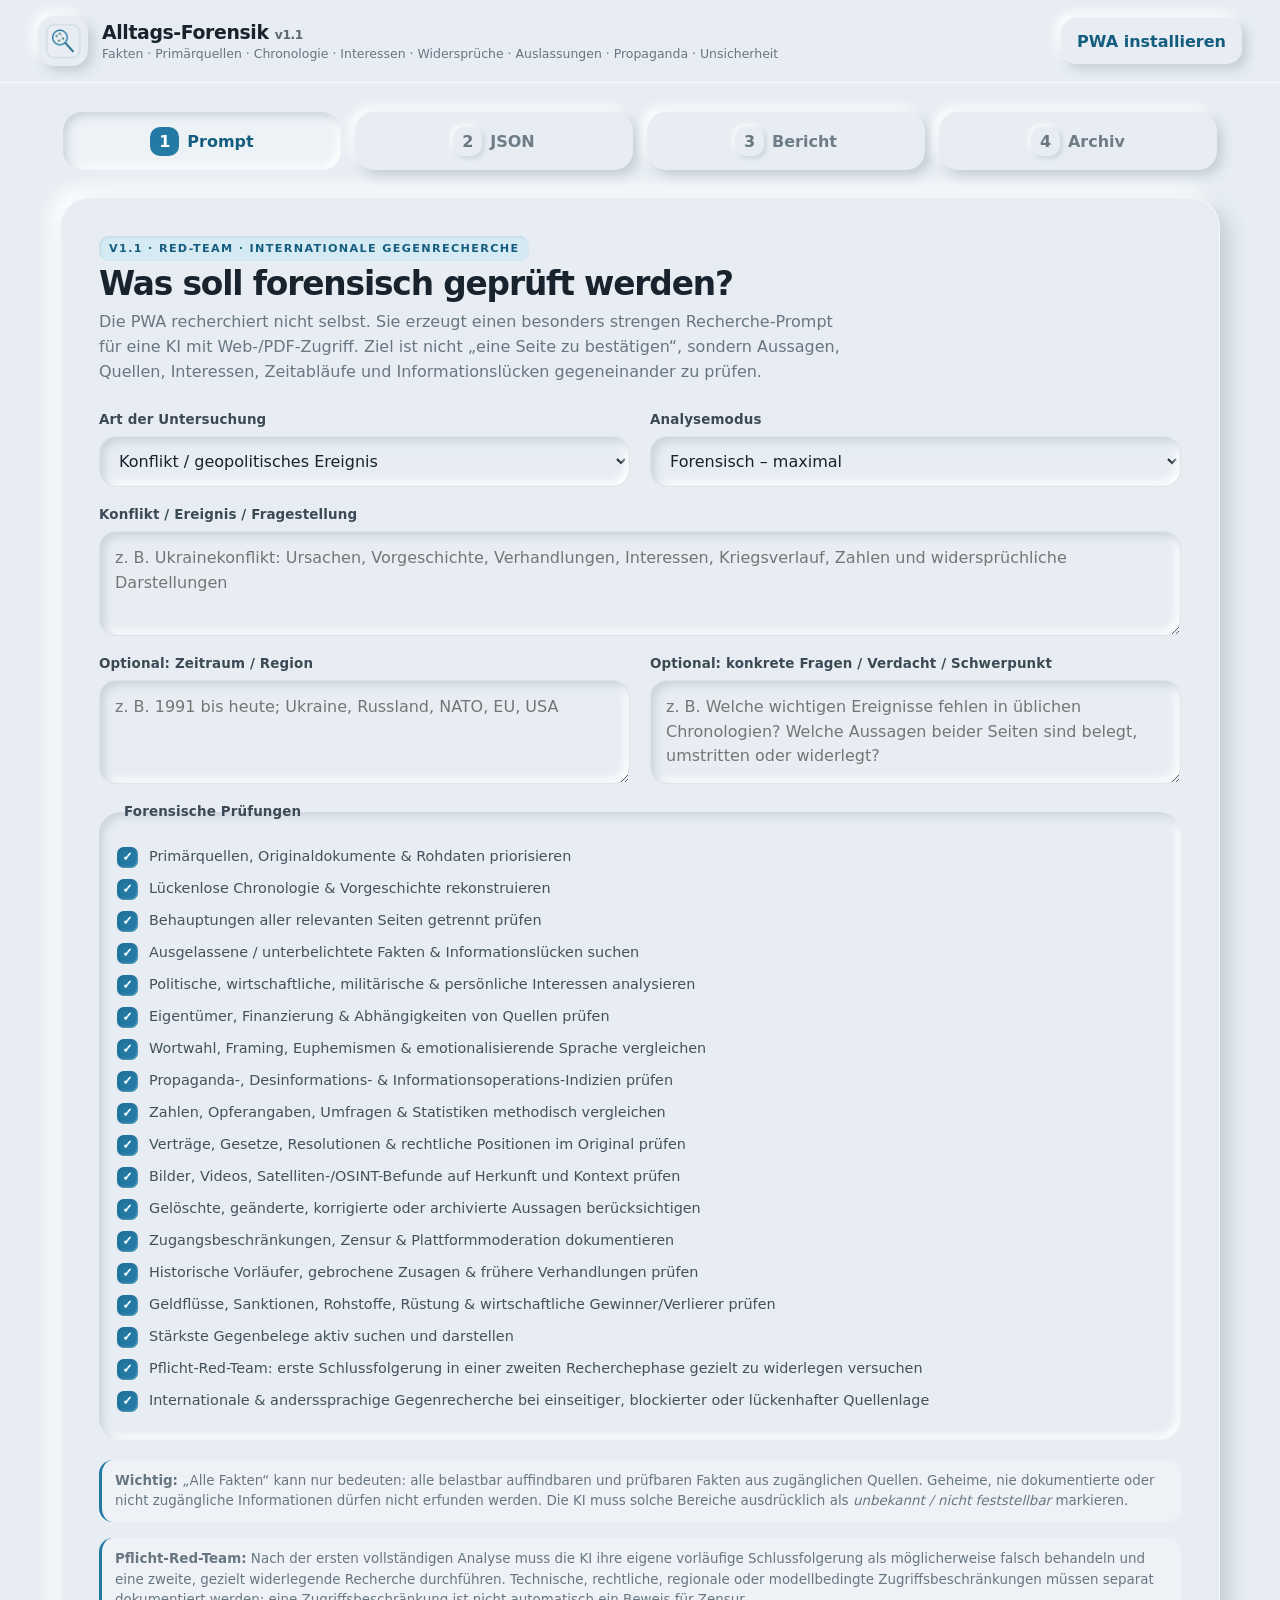
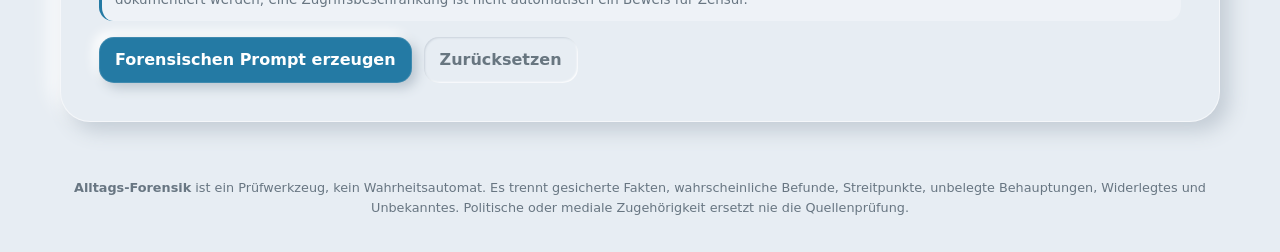
==== alltag.html @ 0ea22c2c "Add files via upload" ====
<!doctype html>
<html lang="de">
<head>
  <meta charset="utf-8" />
  <meta name="viewport" content="width=device-width, initial-scale=1" />
  <meta name="theme-color" content="#e7edf3" />
  <meta name="description" content="Alltags-Forensik: Behauptungen, Konflikte, Medienberichte und Alltagsthemen quellenkritisch prüfen, als JSON auswerten und als Bericht speichern." />
  <link rel="manifest" href="manifest.webmanifest" />
  <link rel="icon" href="icon-192.png" />
  <link rel="apple-touch-icon" href="icon-192.png" />
  <link rel="stylesheet" href="alltag.css" />
  <title>Alltags-Forensik v1.1</title>
</head>
<body>
  <header class="topbar no-print">
    <div class="brand">
      <img src="icon-192.png" alt="" class="brand-icon" />
      <div>
        <h1>Alltags-Forensik <span style="font-size:.65em;opacity:.65">v1.1</span></h1>
        <p>Fakten · Primärquellen · Chronologie · Interessen · Widersprüche · Auslassungen · Propaganda · Unsicherheit</p>
      </div>
    </div>
    <button id="installBtn" class="btn secondary" type="button" hidden>PWA installieren</button>
  </header>

  <main class="app-shell">
    <nav class="steps no-print" aria-label="Arbeitsablauf">
      <button class="step active" data-step="1" type="button"><span>1</span> Prompt</button>
      <button class="step" data-step="2" type="button"><span>2</span> JSON</button>
      <button class="step" data-step="3" type="button"><span>3</span> Bericht</button>
      <button class="step" data-step="4" type="button"><span>4</span> Archiv</button>
    </nav>

    <section id="step1" class="panel step-panel active no-print">
      <div class="section-head">
        <div>
          <span class="eyebrow">v1.1 · RED-TEAM · INTERNATIONALE GEGENRECHERCHE</span>
          <h2>Was soll forensisch geprüft werden?</h2>
          <p>Die PWA recherchiert nicht selbst. Sie erzeugt einen besonders strengen Recherche-Prompt für eine KI mit Web-/PDF-Zugriff. Ziel ist nicht „eine Seite zu bestätigen“, sondern Aussagen, Quellen, Interessen, Zeitabläufe und Informationslücken gegeneinander zu prüfen.</p>
        </div>
      </div>

      <div class="grid two">
        <label class="field">
          <span>Art der Untersuchung</span>
          <select id="queryType">
            <option value="conflict" selected>Konflikt / geopolitisches Ereignis</option>
            <option value="claim">Behauptung / Aussage</option>
            <option value="media">Medienbericht / URL / Video</option>
            <option value="politics">Politische Entscheidung / Gesetz / Vertrag</option>
            <option value="person">Person / Organisation / Unternehmen</option>
            <option value="consumer">Verbraucher- / Alltagsthema</option>
            <option value="history">Historische Behauptung / Ereignis</option>
            <option value="other">Sonstiges Thema</option>
          </select>
        </label>
        <label class="field">
          <span>Analysemodus</span>
          <select id="analysisMode">
            <option value="max" selected>Forensisch – maximal</option>
            <option value="compact">Forensisch – kompakter</option>
          </select>
        </label>
      </div>

      <label class="field">
        <span id="queryLabel">Konflikt / Ereignis / Fragestellung</span>
        <textarea id="queryInput" rows="3" placeholder="z. B. Ukrainekonflikt: Ursachen, Vorgeschichte, Verhandlungen, Interessen, Kriegsverlauf, Zahlen und widersprüchliche Darstellungen"></textarea>
      </label>

      <div class="grid two">
        <label class="field">
          <span>Optional: Zeitraum / Region</span>
          <textarea id="scopeInput" rows="3" placeholder="z. B. 1991 bis heute; Ukraine, Russland, NATO, EU, USA"></textarea>
        </label>
        <label class="field">
          <span>Optional: konkrete Fragen / Verdacht / Schwerpunkt</span>
          <textarea id="focusInput" rows="3" placeholder="z. B. Welche wichtigen Ereignisse fehlen in üblichen Chronologien? Welche Aussagen beider Seiten sind belegt, umstritten oder widerlegt?"></textarea>
        </label>
      </div>

      <fieldset class="check-card">
        <legend>Forensische Prüfungen</legend>
        <label><input id="checkPrimary" type="checkbox" checked /> Primärquellen, Originaldokumente & Rohdaten priorisieren</label>
        <label><input id="checkTimeline" type="checkbox" checked /> Lückenlose Chronologie & Vorgeschichte rekonstruieren</label>
        <label><input id="checkAllSides" type="checkbox" checked /> Behauptungen aller relevanten Seiten getrennt prüfen</label>
        <label><input id="checkOmissions" type="checkbox" checked /> Ausgelassene / unterbelichtete Fakten & Informationslücken suchen</label>
        <label><input id="checkInterests" type="checkbox" checked /> Politische, wirtschaftliche, militärische & persönliche Interessen analysieren</label>
        <label><input id="checkOwnership" type="checkbox" checked /> Eigentümer, Finanzierung & Abhängigkeiten von Quellen prüfen</label>
        <label><input id="checkFraming" type="checkbox" checked /> Wortwahl, Framing, Euphemismen & emotionalisierende Sprache vergleichen</label>
        <label><input id="checkPropaganda" type="checkbox" checked /> Propaganda-, Desinformations- & Informationsoperations-Indizien prüfen</label>
        <label><input id="checkNumbers" type="checkbox" checked /> Zahlen, Opferangaben, Umfragen & Statistiken methodisch vergleichen</label>
        <label><input id="checkLaw" type="checkbox" checked /> Verträge, Gesetze, Resolutionen & rechtliche Positionen im Original prüfen</label>
        <label><input id="checkOsint" type="checkbox" checked /> Bilder, Videos, Satelliten-/OSINT-Befunde auf Herkunft und Kontext prüfen</label>
        <label><input id="checkChanged" type="checkbox" checked /> Gelöschte, geänderte, korrigierte oder archivierte Aussagen berücksichtigen</label>
        <label><input id="checkCensorship" type="checkbox" checked /> Zugangsbeschränkungen, Zensur & Plattformmoderation dokumentieren</label>
        <label><input id="checkHistory" type="checkbox" checked /> Historische Vorläufer, gebrochene Zusagen & frühere Verhandlungen prüfen</label>
        <label><input id="checkEconomics" type="checkbox" checked /> Geldflüsse, Sanktionen, Rohstoffe, Rüstung & wirtschaftliche Gewinner/Verlierer prüfen</label>
        <label><input id="checkCounterevidence" type="checkbox" checked /> Stärkste Gegenbelege aktiv suchen und darstellen</label>
        <label><input id="checkRedTeam" type="checkbox" checked /> Pflicht-Red-Team: erste Schlussfolgerung in einer zweiten Recherchephase gezielt zu widerlegen versuchen</label>
        <label><input id="checkInternational" type="checkbox" checked /> Internationale & anderssprachige Gegenrecherche bei einseitiger, blockierter oder lückenhafter Quellenlage</label>
      </fieldset>

      <div class="explain-box"><strong>Wichtig:</strong> „Alle Fakten“ kann nur bedeuten: alle belastbar auffindbaren und prüfbaren Fakten aus zugänglichen Quellen. Geheime, nie dokumentierte oder nicht zugängliche Informationen dürfen nicht erfunden werden. Die KI muss solche Bereiche ausdrücklich als <em>unbekannt / nicht feststellbar</em> markieren.</div>
      <div class="explain-box"><strong>Pflicht-Red-Team:</strong> Nach der ersten vollständigen Analyse muss die KI ihre eigene vorläufige Schlussfolgerung als möglicherweise falsch behandeln und eine zweite, gezielt widerlegende Recherche durchführen. Technische, rechtliche, regionale oder modellbedingte Zugriffsbeschränkungen müssen separat dokumentiert werden; eine Zugriffsbeschränkung ist nicht automatisch ein Beweis für Zensur.</div>

      <div class="actions">
        <button id="generatePromptBtn" class="btn primary" type="button">Forensischen Prompt erzeugen</button>
        <button id="clearPromptBtn" class="btn ghost" type="button">Zurücksetzen</button>
      </div>

      <div id="promptBox" class="prompt-wrap" hidden>
        <div class="prompt-toolbar">
          <div>
            <strong>Generierter Master-Prompt</strong>
            <small>Fordert Primärquellen, Gegenprüfung und eine strukturierte JSON-Ausgabe im Codeblock.</small>
            <span id="copyStatus" class="prompt-copy-status" aria-live="polite"></span>
          </div>
          <div class="toolbar-actions">
            <button id="copyPromptBtn" class="btn secondary" type="button"><span class="copy-icon" aria-hidden="true">⧉</span><span id="copyPromptLabel">Prompt kopieren</span></button>
            <button id="toJsonBtn" class="btn primary" type="button">Weiter zu JSON</button>
          </div>
        </div>
        <textarea id="promptOutput" rows="28" spellcheck="false"></textarea>
      </div>
    </section>

    <section id="step2" class="panel step-panel no-print">
      <div class="section-head">
        <div>
          <span class="eyebrow">KI-Ergebnis</span>
          <h2>JSON einfügen</h2>
          <p>Füge den vollständigen <code>json</code>-Codeblock der KI ein. Die PWA entfernt die Markdown-Markierungen automatisch.</p>
        </div>
      </div>
      <label class="field"><span>Forensik-JSON</span><textarea id="jsonInput" rows="28" placeholder='```json&#10;{"meta":{"title":"..."},"verdict":{...}}&#10;```' spellcheck="false"></textarea></label>
      <div id="jsonStatus" class="status" aria-live="polite">Noch kein JSON geprüft.</div>
      <div class="actions">
        <button id="validateBtn" class="btn secondary" type="button">JSON prüfen</button>
        <button id="renderBtn" class="btn primary" type="button">Bericht erzeugen</button>
        <label class="btn ghost file-btn">JSON-Datei laden<input id="jsonFileInput" type="file" accept="application/json,.json" /></label>
      </div>
    </section>

    <section id="step3" class="step-panel">
      <div class="report-actions no-print">
        <button id="saveAnalysisBtn" class="btn primary" type="button">Im Archiv speichern</button>
        <button id="exportJsonBtn" class="btn secondary" type="button">JSON herunterladen</button>
        <button id="printBtn" class="btn secondary" type="button">PDF / Drucken</button>
        <button id="newAnalysisBtn" class="btn ghost" type="button">Neue Analyse</button>
      </div>
      <article id="report" class="report">
        <div class="empty-report no-print"><div class="empty-icon">⌕</div><h2>Noch kein Bericht</h2><p>Erzeuge zuerst einen Prompt und füge anschließend das JSON-Ergebnis ein.</p></div>
      </article>
    </section>

    <section id="step4" class="panel step-panel no-print">
      <div class="section-head">
        <div><span class="eyebrow">Lokal gespeichert</span><h2>Analyse-Archiv</h2><p>Gespeichert wird nur in diesem Browserprofil. Für wichtige Analysen zusätzlich JSON exportieren.</p></div>
        <button id="clearArchiveBtn" class="btn danger" type="button">Archiv leeren</button>
      </div>
      <div id="archiveList" class="archive-list"></div>
    </section>
  </main>

  <footer class="footer no-print"><strong>Alltags-Forensik</strong> ist ein Prüfwerkzeug, kein Wahrheitsautomat. Es trennt gesicherte Fakten, wahrscheinliche Befunde, Streitpunkte, unbelegte Behauptungen, Widerlegtes und Unbekanntes. Politische oder mediale Zugehörigkeit ersetzt nie die Quellenprüfung.</footer>
  <script src="alltag.js"></script>

<script>try{if(new URLSearchParams(location.search).get('embedded')==='1')document.body.classList.add('embedded');}catch(e){}</script>
</body>
</html>
---- alltag.css ----
:root{
  --bg:#e7edf3;
  --surface:#e7edf3;
  --surface-soft:#edf2f7;
  --text:#18232d;
  --muted:#687682;
  --accent:#247aa4;
  --accent-dark:#155d7f;
  --accent-soft:#d6eaf4;
  --line:rgba(86,108,124,.18);
  --shadow-dark:#c3ccd5;
  --shadow-light:#ffffff;
  --good:#2f7b5a;
  --warn:#a87413;
  --high:#bd652d;
  --critical:#a83d48;
  --radius:22px;
  --shadow-out:9px 9px 20px var(--shadow-dark),-9px -9px 20px var(--shadow-light);
  --shadow-out-sm:5px 5px 12px var(--shadow-dark),-5px -5px 12px var(--shadow-light);
  --shadow-in:inset 4px 4px 9px #cbd3dc,inset -4px -4px 9px #ffffff;
}
*{box-sizing:border-box}
html{scroll-behavior:smooth}
body{margin:0;font-family:Inter,ui-sans-serif,system-ui,-apple-system,BlinkMacSystemFont,"Segoe UI",sans-serif;background:var(--bg);color:var(--text);-webkit-tap-highlight-color:transparent}
button,input,select,textarea{font:inherit}
button{cursor:pointer}
button:focus-visible,input:focus-visible,select:focus-visible,textarea:focus-visible{outline:3px solid rgba(36,122,164,.22);outline-offset:3px}

.topbar{display:flex;justify-content:space-between;gap:16px;align-items:center;padding:16px clamp(14px,4vw,38px);background:var(--bg);position:sticky;top:0;z-index:10;border-bottom:1px solid rgba(255,255,255,.75)}
.brand{display:flex;align-items:center;gap:14px;min-width:0}.brand-icon{width:50px;height:50px;border-radius:16px;box-shadow:var(--shadow-out-sm);padding:3px;background:var(--surface)}.brand h1{font-size:1.18rem;margin:0;font-weight:850;letter-spacing:-.02em}.brand p{margin:3px 0 0;color:var(--muted);font-size:.78rem;white-space:nowrap;overflow:hidden;text-overflow:ellipsis}

.app-shell{width:min(1160px,calc(100% - 30px));margin:26px auto 56px}
.steps{display:grid;grid-template-columns:repeat(4,1fr);gap:14px;margin-bottom:24px;padding:3px}
.step{min-height:58px;border:0;border-radius:19px;background:var(--surface);color:#6f7d88;box-shadow:var(--shadow-out-sm);font-weight:800;transition:.16s ease;display:flex;align-items:center;justify-content:center}
.step span{display:inline-grid;place-items:center;width:29px;height:29px;border-radius:10px;margin-right:8px;background:var(--surface);box-shadow:2px 2px 5px #c8d1da,-2px -2px 5px #fff;color:#6b7780}
.step:active{box-shadow:var(--shadow-in);transform:translateY(1px)}
.step.active{color:var(--accent-dark);box-shadow:var(--shadow-in);background:var(--surface-soft)}
.step.active span{background:var(--accent);color:#fff;box-shadow:none}
.step-panel{display:none}.step-panel.active{display:block}
.panel{background:var(--surface);border:1px solid rgba(255,255,255,.58);border-radius:30px;padding:clamp(20px,4vw,38px);box-shadow:var(--shadow-out)}

.section-head{display:flex;align-items:flex-start;justify-content:space-between;gap:20px;margin-bottom:28px}.section-head h2{margin:4px 0 7px;font-size:clamp(1.5rem,3vw,2.05rem);letter-spacing:-.035em}.section-head p{margin:0;color:var(--muted);max-width:760px;line-height:1.55}.eyebrow{display:inline-flex;padding:6px 10px;border-radius:10px;background:var(--accent-soft);color:var(--accent-dark);font-size:.7rem;font-weight:900;letter-spacing:.12em;text-transform:uppercase;box-shadow:inset 1px 1px 3px rgba(25,92,126,.12)}

.grid.two{display:grid;grid-template-columns:1fr 1fr;gap:20px}.field{display:grid;gap:9px;margin-bottom:20px}.field>span,.check-card legend{font-size:.84rem;font-weight:850;color:#3b4a55;letter-spacing:.01em}
.field input,.field select,.field textarea{width:100%;border:1px solid rgba(126,145,159,.10);background:var(--surface);color:var(--text);border-radius:17px;padding:14px 15px;outline:0;box-shadow:var(--shadow-in);transition:.16s ease}
.field textarea{resize:vertical;line-height:1.55;min-height:50px}.field input:focus,.field select:focus,.field textarea:focus{border-color:rgba(36,122,164,.35);box-shadow:inset 3px 3px 7px #c7d0d8,inset -3px -3px 7px #fff,0 0 0 3px rgba(36,122,164,.08)}
.field select{appearance:auto}

.check-card{border:0;border-radius:22px;padding:17px 18px;margin:0 0 20px;background:var(--surface);box-shadow:var(--shadow-in)}.check-card legend{padding:0 7px}.check-card label{display:flex;gap:11px;align-items:flex-start;margin:11px 0;color:#43525d;font-size:.9rem;line-height:1.35}.check-card input{appearance:none;width:21px;height:21px;min-width:21px;border-radius:7px;background:var(--surface);box-shadow:var(--shadow-out-sm);position:relative;margin:0}.check-card input:checked{background:var(--accent);box-shadow:inset 2px 2px 4px rgba(21,93,127,.35),inset -1px -1px 2px rgba(255,255,255,.25)}.check-card input:checked::after{content:"✓";position:absolute;inset:0;display:grid;place-items:center;color:#fff;font-size:.78rem;font-weight:950}

.actions,.toolbar-actions,.report-actions{display:flex;gap:12px;flex-wrap:wrap}.btn{border:0;border-radius:15px;padding:11px 16px;font-weight:850;min-height:46px;background:var(--surface);box-shadow:var(--shadow-out-sm);color:#44535e;transition:.14s ease;display:inline-flex;align-items:center;justify-content:center;gap:8px}.btn:hover{filter:brightness(.995)}.btn:active{box-shadow:var(--shadow-in);transform:translateY(1px)}
.btn.primary{background:var(--accent);color:#fff;box-shadow:5px 5px 12px #bac5cf,-5px -5px 12px #fff,inset 0 0 0 1px rgba(255,255,255,.12)}.btn.primary:hover{background:var(--accent-dark)}.btn.secondary{background:var(--surface);color:var(--accent-dark)}.btn.ghost{background:var(--surface);color:#687680;box-shadow:inset 1px 1px 2px #cbd3dc,inset -1px -1px 2px #fff}.btn.danger{background:#eee5e7;color:#99404a}.file-btn{display:inline-flex;align-items:center}.file-btn input{display:none}

.prompt-wrap{margin-top:28px;border:0;border-radius:25px;background:var(--surface);box-shadow:var(--shadow-out);overflow:hidden}.prompt-toolbar{display:flex;justify-content:space-between;gap:15px;align-items:center;padding:17px 18px}.prompt-toolbar strong{font-size:.96rem}.prompt-toolbar small{display:block;color:var(--muted);margin-top:4px}.prompt-copy-status{display:inline-flex;align-items:center;min-height:24px;color:var(--good);font-size:.8rem;font-weight:800;margin-top:5px}.prompt-wrap textarea{border:0;width:calc(100% - 28px);margin:0 14px 14px;padding:18px;background:#dfe6ec;color:#20313c;border-radius:18px;font:12.8px/1.58 ui-monospace,SFMono-Regular,Menlo,Consolas,monospace;resize:vertical;outline:0;box-shadow:inset 5px 5px 11px #c3ccd4,inset -5px -5px 11px #fff;min-height:390px}.copy-icon{font-size:1rem;line-height:1}

.status{margin:9px 0 17px;padding:12px 14px;border-radius:15px;background:var(--surface);color:var(--muted);font-size:.88rem;box-shadow:var(--shadow-in)}.status.ok{color:var(--good)}.status.error{color:var(--critical)}

.report-actions{margin:0 0 20px;padding:4px}.report{background:var(--surface);border-radius:28px;min-height:420px;box-shadow:var(--shadow-out);overflow:hidden}.empty-report{text-align:center;padding:92px 20px;color:var(--muted)}.empty-icon{width:64px;height:64px;margin:0 auto 14px;display:grid;place-items:center;border-radius:20px;font-size:2.4rem;color:var(--accent);box-shadow:var(--shadow-out-sm)}
.report-hero{padding:32px clamp(20px,5vw,50px);background:var(--surface);border-bottom:1px solid rgba(124,144,159,.14)}.report-hero .kicker{font-size:.7rem;letter-spacing:.15em;text-transform:uppercase;font-weight:900;color:var(--accent)}.report-hero h1{font-size:clamp(1.75rem,4vw,2.75rem);margin:9px 0 9px;line-height:1.12;letter-spacing:-.045em}.report-hero .meta{color:var(--muted);line-height:1.5}.verdict-row{display:grid;grid-template-columns:minmax(0,1.6fr) repeat(2,minmax(120px,.7fr));gap:15px;margin-top:24px}.verdict-card{background:var(--surface);border:0;border-radius:19px;padding:16px;box-shadow:var(--shadow-out-sm)}.verdict-card strong{display:block;font-size:1.15rem;line-height:1.35;margin-top:5px}.verdict-card span{font-size:.72rem;color:var(--muted);text-transform:uppercase;letter-spacing:.08em;font-weight:900}
.report-body{padding:28px clamp(18px,4vw,44px) 46px}.report-section{margin:0 0 34px}.report-section h2{font-size:1.23rem;margin:0 0 15px;padding-bottom:9px;border-bottom:1px solid rgba(94,117,134,.16)}.report-section h3{font-size:1rem;margin:20px 0 9px}.report-section p,.report-section li{line-height:1.62}.report-section ul{padding-left:20px}.cards{display:grid;grid-template-columns:repeat(3,minmax(0,1fr));gap:14px}.metric{border:0;border-radius:17px;padding:14px;background:var(--surface);box-shadow:var(--shadow-out-sm)}.metric .label{font-size:.72rem;color:var(--muted);font-weight:900;text-transform:uppercase;letter-spacing:.055em}.metric .value{font-size:1.42rem;font-weight:900;margin-top:5px}.metric .note{font-size:.84rem;color:#50606b;margin-top:4px;line-height:1.45}
.redflags{display:grid;gap:12px}.flag{display:grid;grid-template-columns:115px 1fr;gap:13px;border:0;border-left:5px solid #9ca8b3;border-radius:16px;padding:14px 15px;background:var(--surface);box-shadow:var(--shadow-out-sm)}.flag[data-severity="gering"]{border-left-color:var(--good)}.flag[data-severity="relevant"],.flag[data-severity="mittel"]{border-left-color:var(--warn)}.flag[data-severity="erheblich"],.flag[data-severity="hoch"]{border-left-color:var(--high)}.flag[data-severity="kritisch"]{border-left-color:var(--critical)}.severity{font-size:.72rem;text-transform:uppercase;font-weight:900;color:#596671}.flag strong{display:block;margin-bottom:5px}.flag p{margin:0;color:#46555f;font-size:.92rem}
.table-wrap{overflow:auto;border:0;border-radius:17px;background:var(--surface);box-shadow:var(--shadow-in);padding:5px}table{width:100%;border-collapse:collapse;font-size:.87rem}th,td{text-align:left;padding:11px 12px;border-bottom:1px solid rgba(102,125,141,.12);vertical-align:top}th{color:#54636e;font-size:.72rem;text-transform:uppercase;letter-spacing:.05em;background:rgba(255,255,255,.18)}tr:last-child td{border-bottom:0}.pill{display:inline-block;padding:5px 9px;border-radius:999px;background:var(--accent-soft);color:var(--accent-dark);font-size:.74rem;font-weight:850}.source-list{display:grid;gap:10px}.source{padding:12px 13px;border-left:3px solid #8fb4c7;background:var(--surface);border-radius:0 14px 14px 0;box-shadow:3px 3px 8px #c8d1d9,-2px -2px 6px #fff}.source a{color:var(--accent-dark);overflow-wrap:anywhere}.small-muted{font-size:.82rem;color:var(--muted)}
.archive-list{display:grid;gap:14px}.archive-item{display:grid;grid-template-columns:1fr auto;gap:15px;padding:17px;border:0;border-radius:19px;background:var(--surface);box-shadow:var(--shadow-out-sm)}.archive-item h3{margin:0 0 5px;font-size:1rem}.archive-item p{margin:0;color:var(--muted);font-size:.84rem}.archive-actions{display:flex;align-items:center;gap:9px;flex-wrap:wrap}.footer{width:min(1160px,calc(100% - 30px));margin:0 auto 34px;color:var(--muted);font-size:.8rem;text-align:center;line-height:1.55}

@media(max-width:760px){
  .topbar{position:static;padding:13px 12px}.brand-icon{width:44px;height:44px;border-radius:14px}.brand p{display:none}.app-shell{width:min(100% - 18px,1160px);margin-top:18px}.steps{grid-template-columns:repeat(4,1fr);gap:8px;margin-bottom:17px}.step{min-height:51px;font-size:.72rem;border-radius:15px;flex-direction:column;gap:3px}.step span{width:24px;height:24px;margin:0;border-radius:8px}.grid.two,.verdict-row,.cards{grid-template-columns:1fr}.panel{border-radius:23px;padding:18px}.section-head,.prompt-toolbar{flex-direction:column}.prompt-toolbar{align-items:stretch}.toolbar-actions{display:grid;grid-template-columns:1fr 1fr}.toolbar-actions .btn{width:100%}.prompt-wrap textarea{min-height:330px;font-size:11.7px;width:calc(100% - 20px);margin:0 10px 10px;padding:14px}.report-actions{display:grid;grid-template-columns:1fr 1fr}.report-actions .btn{width:100%;font-size:.82rem;padding:10px}.flag{grid-template-columns:1fr}.archive-item{grid-template-columns:1fr}.check-card label{font-size:.86rem}.section-head{margin-bottom:22px}.section-head h2{font-size:1.48rem}.btn{min-height:46px}.prompt-copy-status{min-height:0}
}
@media(max-width:390px){.steps{grid-template-columns:1fr 1fr}.step{flex-direction:row}.report-actions{grid-template-columns:1fr}.toolbar-actions{grid-template-columns:1fr}.brand h1{font-size:1.05rem}}

@media print{
  body{background:white}.no-print{display:none!important}.app-shell{width:100%;margin:0}.step-panel{display:block!important}.step-panel:not(#step3){display:none!important}#step3{display:block!important}.report{box-shadow:none;border-radius:0;min-height:0;background:white}.report-hero{padding:22px 24px;background:white}.report-body{padding:20px 24px}.report-section{break-inside:avoid}.table-wrap{overflow:visible;box-shadow:none;padding:0;border:1px solid #ddd}.cards{grid-template-columns:repeat(3,1fr)}.metric,.flag,.verdict-card,.source{box-shadow:none;border:1px solid #ddd;background:white}a{color:inherit;text-decoration:none}.source a:after{content:" (" attr(href) ")";font-size:9px}
}

/* Forensisches Dashboard */
.forensic-dashboard{margin:0 0 38px;padding:22px;border-radius:24px;background:var(--surface);box-shadow:var(--shadow-in)}
.dashboard-head{display:grid;grid-template-columns:minmax(0,1fr) minmax(310px,.8fr);gap:20px;align-items:center}.dashboard-head h2{margin:4px 0 5px;font-size:1.35rem}.dashboard-head p{margin:0;color:var(--muted)}.dashboard-eyebrow{font-size:.68rem;font-weight:900;letter-spacing:.12em;text-transform:uppercase;color:var(--accent-dark)}
.index-card{display:grid;grid-template-columns:96px 1fr;gap:15px;align-items:center;padding:14px 16px;border-radius:20px;background:var(--surface);box-shadow:var(--shadow-out-sm)}.index-card small{display:block;color:var(--muted);font-weight:850;text-transform:uppercase;letter-spacing:.055em;font-size:.68rem}.index-card b{display:block;margin:3px 0 2px;font-size:1.16rem}.index-card p{margin:0;font-size:.78rem;color:var(--muted)}
.gauge{width:88px;height:88px;border-radius:50%;display:grid;place-items:center;background:conic-gradient(var(--critical) var(--gauge),rgba(103,120,133,.13) 0);position:relative;box-shadow:var(--shadow-out-sm)}.gauge:after{content:"";position:absolute;inset:10px;border-radius:50%;background:var(--surface);box-shadow:var(--shadow-in)}.gauge>div{position:relative;z-index:1;display:flex;align-items:baseline}.gauge strong{font-size:1.45rem}.gauge span{font-size:.68rem;color:var(--muted);font-weight:800}
.index-note{margin:14px 0 18px!important;padding:10px 12px;border-radius:13px;background:rgba(255,255,255,.22);color:var(--muted)!important;font-size:.78rem!important;line-height:1.45!important}
.dashboard-kpis{display:grid;grid-template-columns:repeat(6,minmax(0,1fr));gap:11px;margin-bottom:18px}.dash-kpi{min-width:0;padding:13px;border-radius:16px;background:var(--surface);box-shadow:var(--shadow-out-sm)}.dash-kpi span{display:block;font-size:.65rem;color:var(--muted);font-weight:900;text-transform:uppercase;letter-spacing:.05em}.dash-kpi strong{display:block;margin:5px 0 1px;font-size:1.42rem}.dash-kpi strong.kpi-text{font-size:.94rem;line-height:1.18;overflow-wrap:anywhere}.dash-kpi small{display:block;color:var(--muted);font-size:.7rem;line-height:1.25;overflow-wrap:anywhere}
.dashboard-grid{display:grid;grid-template-columns:1fr 1fr;gap:15px;margin-top:15px}.dashboard-grid.compact{align-items:start}.dashboard-card{min-width:0;padding:16px;border-radius:19px;background:var(--surface);box-shadow:var(--shadow-out-sm)}.dash-card-head{display:flex;justify-content:space-between;gap:10px;align-items:center;margin-bottom:13px}.dash-card-head h3{margin:0;font-size:.98rem}.dash-card-head span{font-size:.68rem;color:var(--muted);font-weight:900;text-transform:uppercase}
.profile-bars{display:grid;gap:10px}.profile-row{display:grid;gap:5px}.profile-label{display:flex;align-items:flex-end;justify-content:space-between;gap:10px;font-size:.76rem}.profile-label span{color:#44545f;min-width:0}.profile-label b{font-size:.68rem;color:var(--muted);text-align:right}.profile-track{height:9px;border-radius:999px;background:var(--surface);box-shadow:inset 2px 2px 5px #c8d1da,inset -2px -2px 5px #fff;overflow:hidden}.profile-track i{display:block;height:100%;border-radius:999px;background:var(--good)}.profile-track.risk i{background:var(--high)}
.mini-list{display:grid;gap:10px}.mini-item{display:grid;grid-template-columns:28px 1fr;gap:9px;align-items:start;padding:9px 0;border-bottom:1px solid rgba(96,119,135,.12)}.mini-item:last-child{border-bottom:0}.mini-rank{width:26px;height:26px;display:grid;place-items:center;border-radius:9px;background:var(--surface);box-shadow:var(--shadow-in);font-size:.72rem;font-weight:900;color:var(--accent-dark)}.mini-item b{display:block;font-size:.84rem;line-height:1.3}.mini-item small{display:block;margin-top:3px;color:var(--muted);font-size:.72rem;line-height:1.35}

@media(max-width:900px){.dashboard-kpis{grid-template-columns:repeat(3,1fr)}}
@media(max-width:760px){.forensic-dashboard{padding:15px;border-radius:19px}.dashboard-head,.dashboard-grid{grid-template-columns:1fr}.index-card{grid-template-columns:82px 1fr}.gauge{width:76px;height:76px}.gauge strong{font-size:1.2rem}.dashboard-kpis{grid-template-columns:repeat(2,1fr)}.dash-kpi{padding:11px}.dashboard-card{padding:13px}}
@media(max-width:390px){.dashboard-kpis{grid-template-columns:1fr 1fr}.index-card{grid-template-columns:70px 1fr}.gauge{width:66px;height:66px}.gauge:after{inset:8px}}
@media print{.forensic-dashboard{box-shadow:none;border:1px solid #d7d7d7;padding:16px;break-inside:auto}.index-card,.dash-kpi,.dashboard-card,.gauge{box-shadow:none;border:1px solid #ddd;background:white}.dashboard-kpis{grid-template-columns:repeat(3,1fr)}.dashboard-grid{grid-template-columns:1fr 1fr}.profile-track{box-shadow:none;border:1px solid #ddd}.index-note{border:1px solid #e1e1e1;background:white!important}.gauge:after{background:white}}

/* v1.6 Stoffbiografie */
.substance-card{margin:18px 0;padding:18px;border-radius:22px;background:var(--surface,#e7edf3);box-shadow:8px 8px 18px rgba(163,177,198,.38),-8px -8px 18px rgba(255,255,255,.82)}
.substance-card>h3:first-child{display:flex;gap:10px;align-items:center;flex-wrap:wrap;margin-top:0}
@media print{.substance-card{box-shadow:none;border:1px solid #d7dde3;break-inside:avoid}}

/* v1.7 – verständliche Fachbegriffe */
.term-help{margin:.35rem 0 .8rem;padding:.65rem .8rem;border-left:3px solid var(--accent,#64748b);border-radius:10px;background:rgba(255,255,255,.28);font-size:.9rem;line-height:1.45;color:var(--muted,#5f6b78)}
.report-section h2 + .term-help,.dashboard-card .term-help{margin-top:.25rem}
.metric .label{line-height:1.25}

.metric-help{font-size:.75rem;line-height:1.35;color:var(--muted,#65717e);margin-top:.2rem;min-height:2.6em}
.profile-help{display:block;font-weight:400;line-height:1.3;margin-top:.15rem;color:var(--muted,#65717e);max-width:36rem}
.bias-help{font-size:.8rem;line-height:1.4;color:var(--muted,#65717e);margin-top:.3rem;min-width:14rem}

/* Alltags-Forensik v1.0 */
.fact-grid{display:grid;grid-template-columns:repeat(5,minmax(0,1fr));gap:10px;margin:14px 0 20px}
.fact-status{padding:13px;border-radius:16px;background:var(--surface);box-shadow:var(--shadow-out-sm);min-width:0}
.fact-status span{display:block;font-size:.66rem;color:var(--muted);font-weight:900;text-transform:uppercase;letter-spacing:.045em}
.fact-status strong{display:block;margin-top:4px;font-size:1.45rem}
.fact-status.secure strong{color:var(--good)}.fact-status.disputed strong{color:var(--warn)}.fact-status.unproven strong{color:var(--high)}.fact-status.refuted strong{color:var(--critical)}.fact-status.unknown strong{color:var(--muted)}
.explain-box{margin:9px 0 16px;padding:11px 13px;border-radius:14px;background:rgba(255,255,255,.28);color:var(--muted);font-size:.84rem;line-height:1.5;border-left:3px solid var(--accent)}
.claim-card{margin:12px 0;padding:15px 16px;border-radius:18px;background:var(--surface);box-shadow:var(--shadow-out-sm);border-left:5px solid var(--muted)}
.claim-card[data-status="gesichert"]{border-left-color:var(--good)}.claim-card[data-status="wahrscheinlich"]{border-left-color:#55836b}.claim-card[data-status="umstritten"]{border-left-color:var(--warn)}.claim-card[data-status="unbelegt"]{border-left-color:var(--high)}.claim-card[data-status="widerlegt"]{border-left-color:var(--critical)}.claim-card[data-status="unbekannt"]{border-left-color:var(--muted)}
.claim-head{display:flex;gap:10px;justify-content:space-between;align-items:flex-start;flex-wrap:wrap}.claim-head strong{font-size:1rem;line-height:1.4}.claim-meta{font-size:.78rem;color:var(--muted);margin-top:4px}.claim-columns{display:grid;grid-template-columns:1fr 1fr;gap:12px;margin-top:12px}.claim-col{padding:10px 12px;border-radius:14px;background:rgba(255,255,255,.2)}.claim-col b{font-size:.78rem}.claim-col ul{margin:6px 0 0;padding-left:18px}.claim-col li{font-size:.85rem}
.timeline{display:grid;gap:0;margin:10px 0}.timeline-item{display:grid;grid-template-columns:110px 22px 1fr;gap:10px;min-width:0}.timeline-date{font-size:.78rem;font-weight:900;color:var(--accent-dark);padding-top:8px;text-align:right}.timeline-line{position:relative}.timeline-line:before{content:"";position:absolute;left:10px;top:0;bottom:0;width:2px;background:rgba(93,121,138,.18)}.timeline-dot{position:relative;z-index:1;width:14px;height:14px;border-radius:50%;margin:8px 0 0 4px;background:var(--accent);box-shadow:0 0 0 4px var(--surface)}.timeline-content{padding:5px 0 18px}.timeline-content strong{display:block;margin-bottom:3px}.timeline-content p{margin:4px 0;color:#46555f}.timeline-content small{color:var(--muted)}
.source-grade{font-weight:900}.source-grade[data-grade="hoch"]{color:var(--good)}.source-grade[data-grade="mittel"]{color:var(--warn)}.source-grade[data-grade="niedrig"]{color:var(--critical)}
.status-pill{display:inline-block;padding:5px 9px;border-radius:999px;font-size:.72rem;font-weight:900;background:var(--surface);box-shadow:var(--shadow-in);color:var(--muted)}
.status-pill[data-status="gesichert"]{color:var(--good)}.status-pill[data-status="wahrscheinlich"]{color:#55836b}.status-pill[data-status="umstritten"]{color:var(--warn)}.status-pill[data-status="unbelegt"]{color:var(--high)}.status-pill[data-status="widerlegt"]{color:var(--critical)}
@media(max-width:760px){.fact-grid{grid-template-columns:repeat(2,1fr)}.claim-columns{grid-template-columns:1fr}.timeline-item{grid-template-columns:72px 18px 1fr}.timeline-date{font-size:.7rem}.timeline-line:before{left:8px}.timeline-dot{left:-2px}}
@media print{.fact-status,.claim-card{box-shadow:none;border:1px solid #ddd}.fact-grid{grid-template-columns:repeat(5,1fr)}.claim-columns{grid-template-columns:1fr 1fr}}

/* Forensik-Zentrale: eingebettete Ansicht */
body.embedded .topbar{display:none!important}
body.embedded .app-shell{padding-top:12px!important}
body.embedded{min-height:100vh}
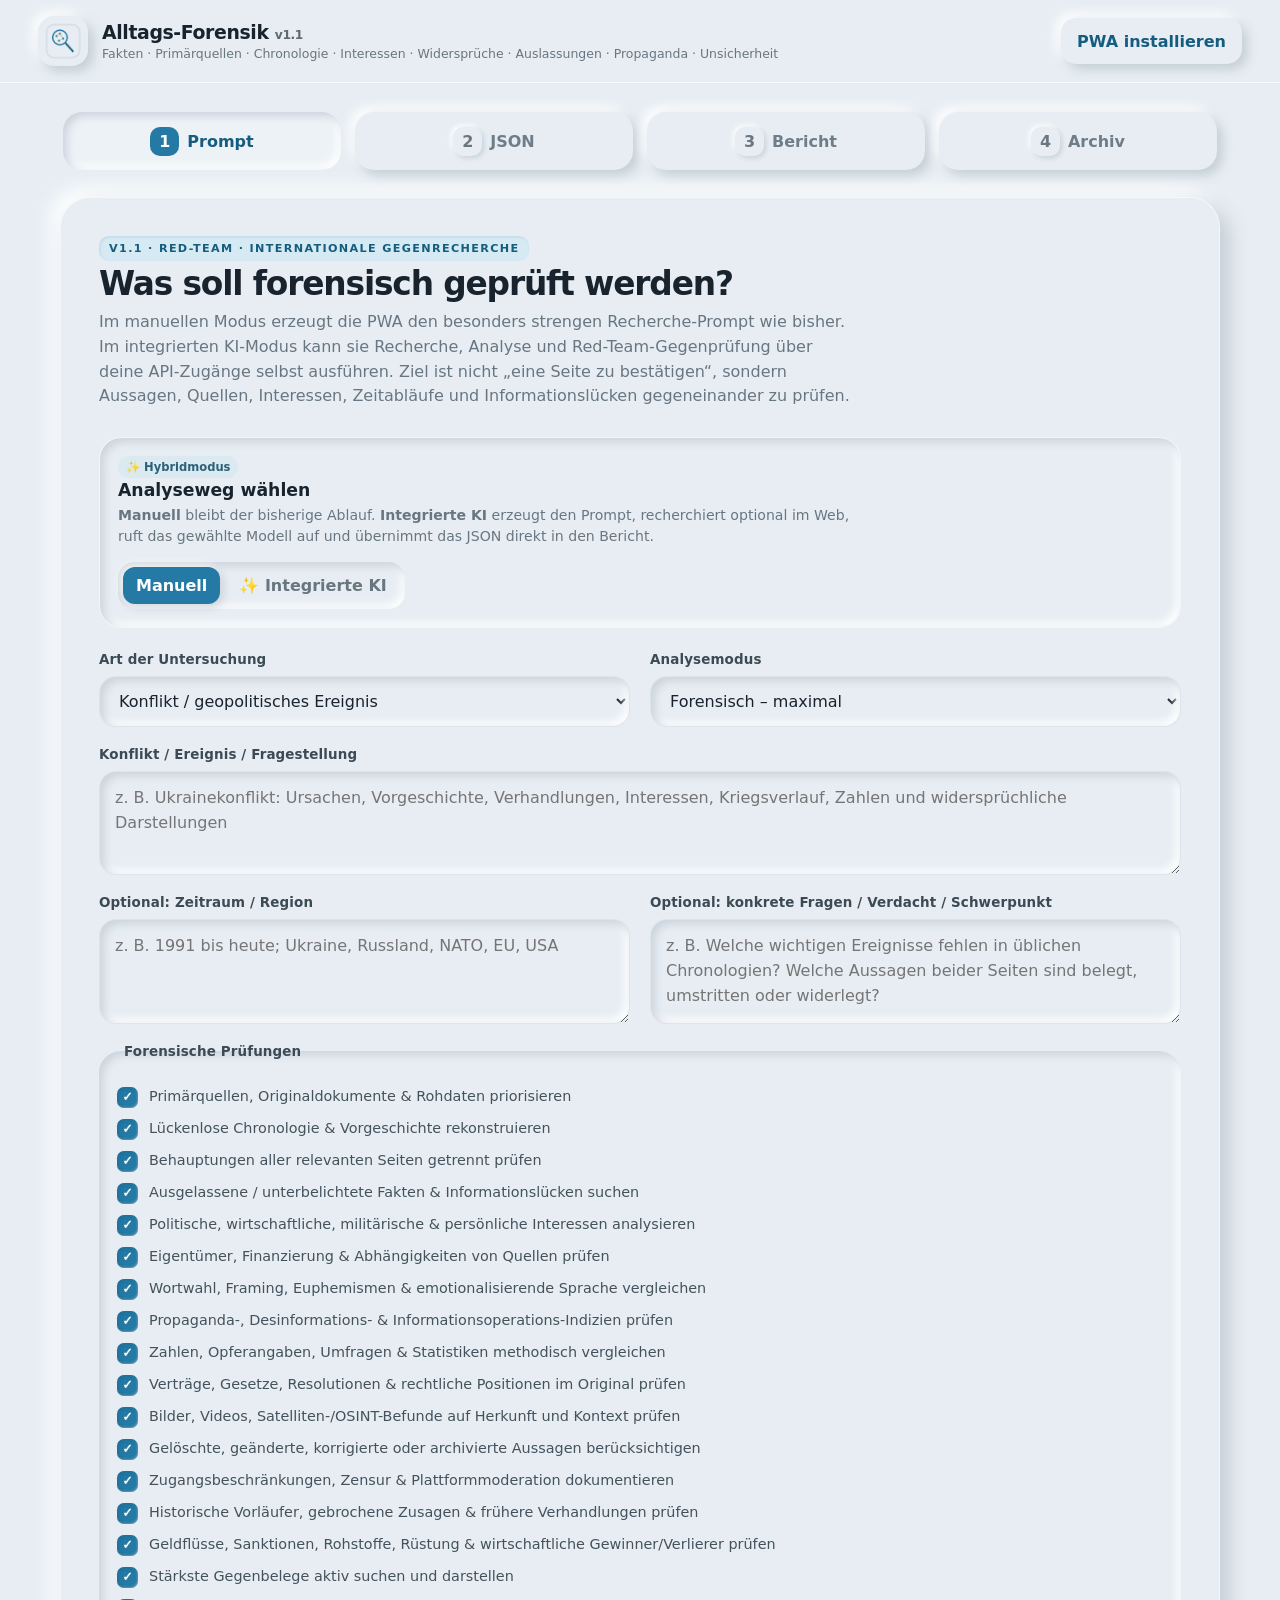
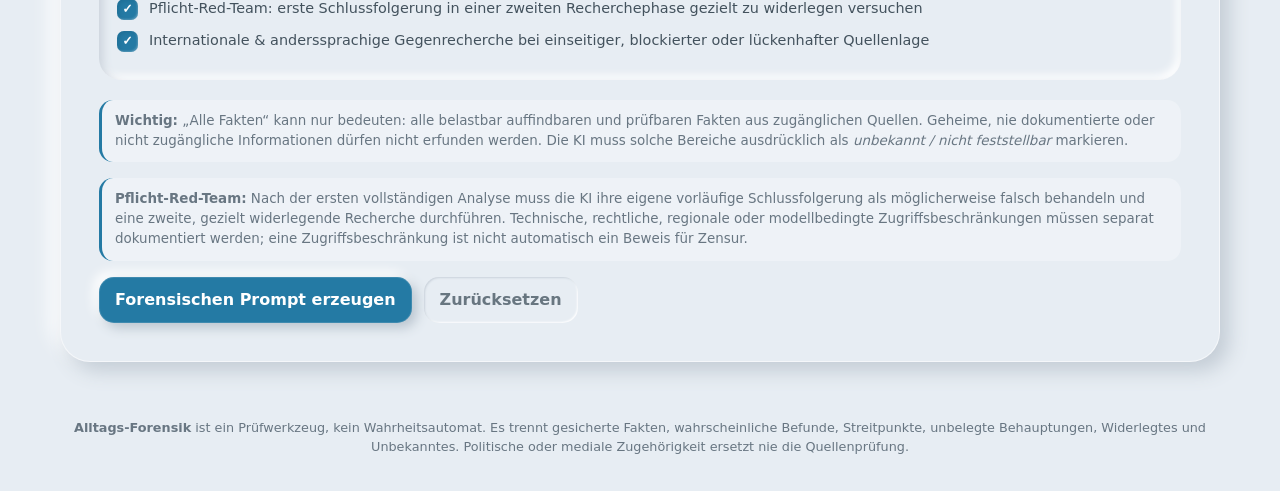
==== commit a3f5b145: "Add files via upload" ====
--- a/alltag.html
+++ b/alltag.html
@@ -9,6 +9,7 @@
   <link rel="icon" href="icon-192.png" />
   <link rel="apple-touch-icon" href="icon-192.png" />
   <link rel="stylesheet" href="alltag.css" />
+  <link rel="stylesheet" href="ai.css" />
   <title>Alltags-Forensik v1.1</title>
 </head>
 <body>
@@ -36,7 +37,7 @@
         <div>
           <span class="eyebrow">v1.1 · RED-TEAM · INTERNATIONALE GEGENRECHERCHE</span>
           <h2>Was soll forensisch geprüft werden?</h2>
-          <p>Die PWA recherchiert nicht selbst. Sie erzeugt einen besonders strengen Recherche-Prompt für eine KI mit Web-/PDF-Zugriff. Ziel ist nicht „eine Seite zu bestätigen“, sondern Aussagen, Quellen, Interessen, Zeitabläufe und Informationslücken gegeneinander zu prüfen.</p>
+          <p>Im manuellen Modus erzeugt die PWA den besonders strengen Recherche-Prompt wie bisher. Im integrierten KI-Modus kann sie Recherche, Analyse und Red-Team-Gegenprüfung über deine API-Zugänge selbst ausführen. Ziel ist nicht „eine Seite zu bestätigen“, sondern Aussagen, Quellen, Interessen, Zeitabläufe und Informationslücken gegeneinander zu prüfen.</p>
         </div>
       </div>
 
@@ -165,6 +166,8 @@
 
   <footer class="footer no-print"><strong>Alltags-Forensik</strong> ist ein Prüfwerkzeug, kein Wahrheitsautomat. Es trennt gesicherte Fakten, wahrscheinliche Befunde, Streitpunkte, unbelegte Behauptungen, Widerlegtes und Unbekanntes. Politische oder mediale Zugehörigkeit ersetzt nie die Quellenprüfung.</footer>
   <script src="alltag.js"></script>
+  <script>window.FORENSIK_MODULE="alltag";</script>
+  <script src="ai-client.js"></script>
 
 <script>try{if(new URLSearchParams(location.search).get('embedded')==='1')document.body.classList.add('embedded');}catch(e){}</script>
 </body>
--- a/ai.css
+++ b/ai.css
@@ -0,0 +1,7 @@
+.ai-mode-card{margin:0 0 24px;padding:18px;border-radius:22px;background:var(--surface,#e9eef4);box-shadow:var(--shadow-in,inset 3px 3px 8px #c7d0d8,inset -3px -3px 8px #fff);border:1px solid rgba(255,255,255,.5)}
+.ai-mode-head{display:flex;gap:16px;align-items:flex-start;justify-content:space-between;flex-wrap:wrap}.ai-mode-head h3{margin:2px 0 5px;font-size:1.08rem}.ai-mode-head p{margin:0;color:var(--muted,#6e7d87);font-size:.88rem;max-width:760px;line-height:1.45}
+.ai-segmented{display:flex;gap:6px;padding:5px;border-radius:16px;background:var(--surface,#e9eef4);box-shadow:var(--shadow-in,inset 3px 3px 8px #c7d0d8,inset -3px -3px 8px #fff)}
+.ai-mode-btn{border:0;border-radius:12px;background:transparent;padding:9px 13px;font-weight:850;color:#687680;cursor:pointer}.ai-mode-btn.active{background:var(--accent,#247aa4);color:#fff;box-shadow:3px 3px 8px rgba(80,95,108,.2),-3px -3px 8px rgba(255,255,255,.75)}
+.ai-panel{margin-top:16px;display:grid;gap:14px}.ai-panel[hidden]{display:none}.ai-grid{display:grid;grid-template-columns:repeat(2,minmax(0,1fr));gap:14px}.ai-field{display:grid;gap:7px}.ai-field>span{font-size:.8rem;font-weight:850;color:#3b4a55}.ai-field input,.ai-field select{width:100%;border:1px solid rgba(126,145,159,.10);background:var(--surface,#e9eef4);color:var(--text,#24343d);border-radius:15px;padding:12px 13px;outline:0;box-shadow:var(--shadow-in,inset 3px 3px 8px #c7d0d8,inset -3px -3px 8px #fff)}
+.ai-inline-checks{display:flex;gap:14px;flex-wrap:wrap;align-items:center;font-size:.84rem;color:#44535e}.ai-inline-checks label{display:flex;align-items:center;gap:7px}.ai-actions{display:flex;gap:10px;flex-wrap:wrap}.ai-status{padding:12px 14px;border-radius:15px;background:var(--surface,#e9eef4);box-shadow:var(--shadow-in,inset 3px 3px 8px #c7d0d8,inset -3px -3px 8px #fff);font-size:.86rem;color:#5e6d77;line-height:1.45}.ai-status.running{color:#1f6689}.ai-status.ok{color:#27745c}.ai-status.error{color:#a03d49}.ai-progress{height:8px;border-radius:999px;background:rgba(111,129,143,.13);overflow:hidden;margin-top:8px}.ai-progress>i{display:block;height:100%;width:0;background:var(--accent,#247aa4);transition:width .25s ease}.ai-note{font-size:.8rem;color:#6f7d86;line-height:1.45}.ai-settings-details{border:0}.ai-settings-details summary{cursor:pointer;font-weight:850;color:var(--accent-dark,#1d6688);list-style:none}.ai-settings-details summary::-webkit-details-marker{display:none}.ai-settings-details summary:before{content:'⚙ ';}.ai-provider-hint{font-size:.78rem;color:#74818a}.ai-key-row{position:relative}.ai-key-row input{padding-right:82px}.ai-key-toggle{position:absolute;right:7px;top:31px;border:0;background:transparent;font-weight:800;color:var(--accent-dark,#1d6688);cursor:pointer;padding:6px 7px}.ai-warning{padding:10px 12px;border-radius:14px;background:#f3ece2;color:#775823;font-size:.8rem;line-height:1.45}.ai-research-preview{max-height:220px;overflow:auto;font-size:.78rem;white-space:pre-wrap}.ai-badge{display:inline-flex;align-items:center;gap:5px;border-radius:999px;padding:4px 8px;font-size:.72rem;font-weight:850;background:#dbe9f0;color:#2b617a}.ai-secondary{opacity:.88}
+@media(max-width:720px){.ai-grid{grid-template-columns:1fr}.ai-mode-head{align-items:stretch}.ai-segmented{width:100%}.ai-mode-btn{flex:1}.ai-actions .btn{flex:1 1 160px}}
